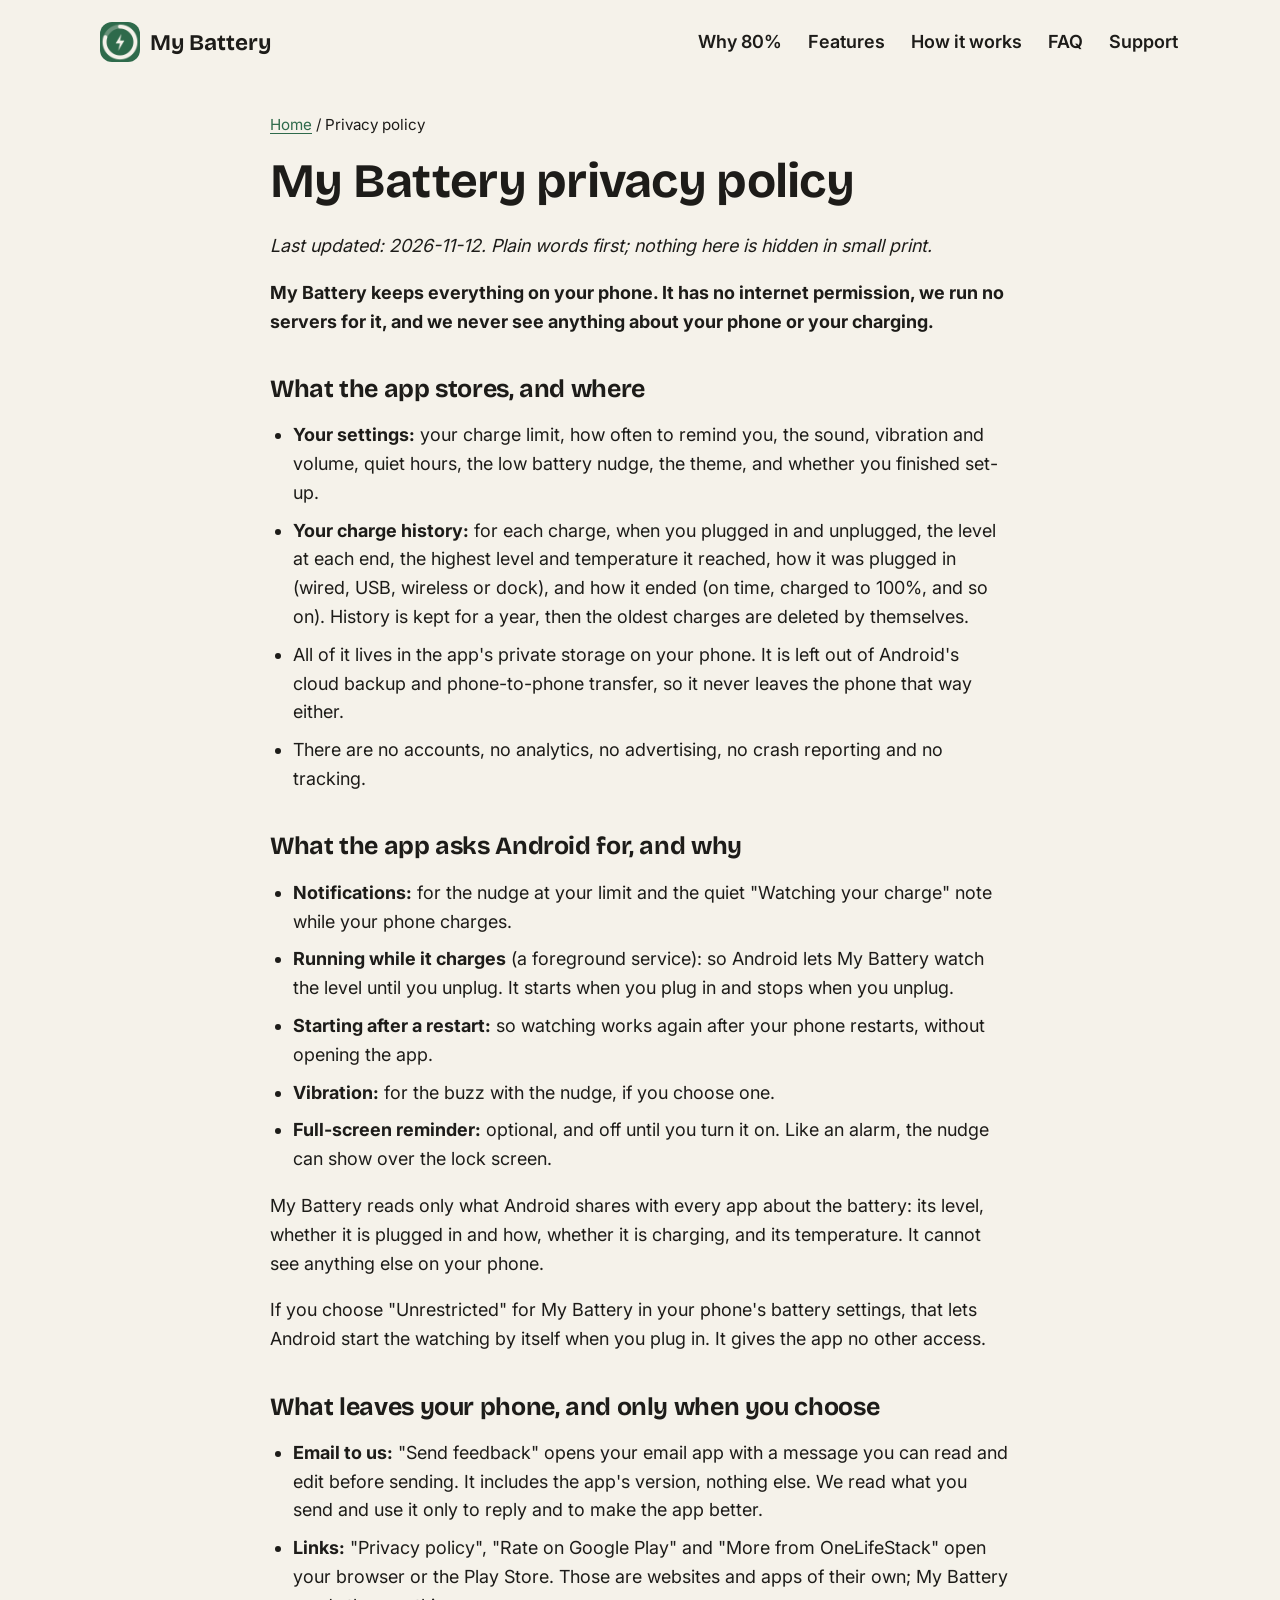
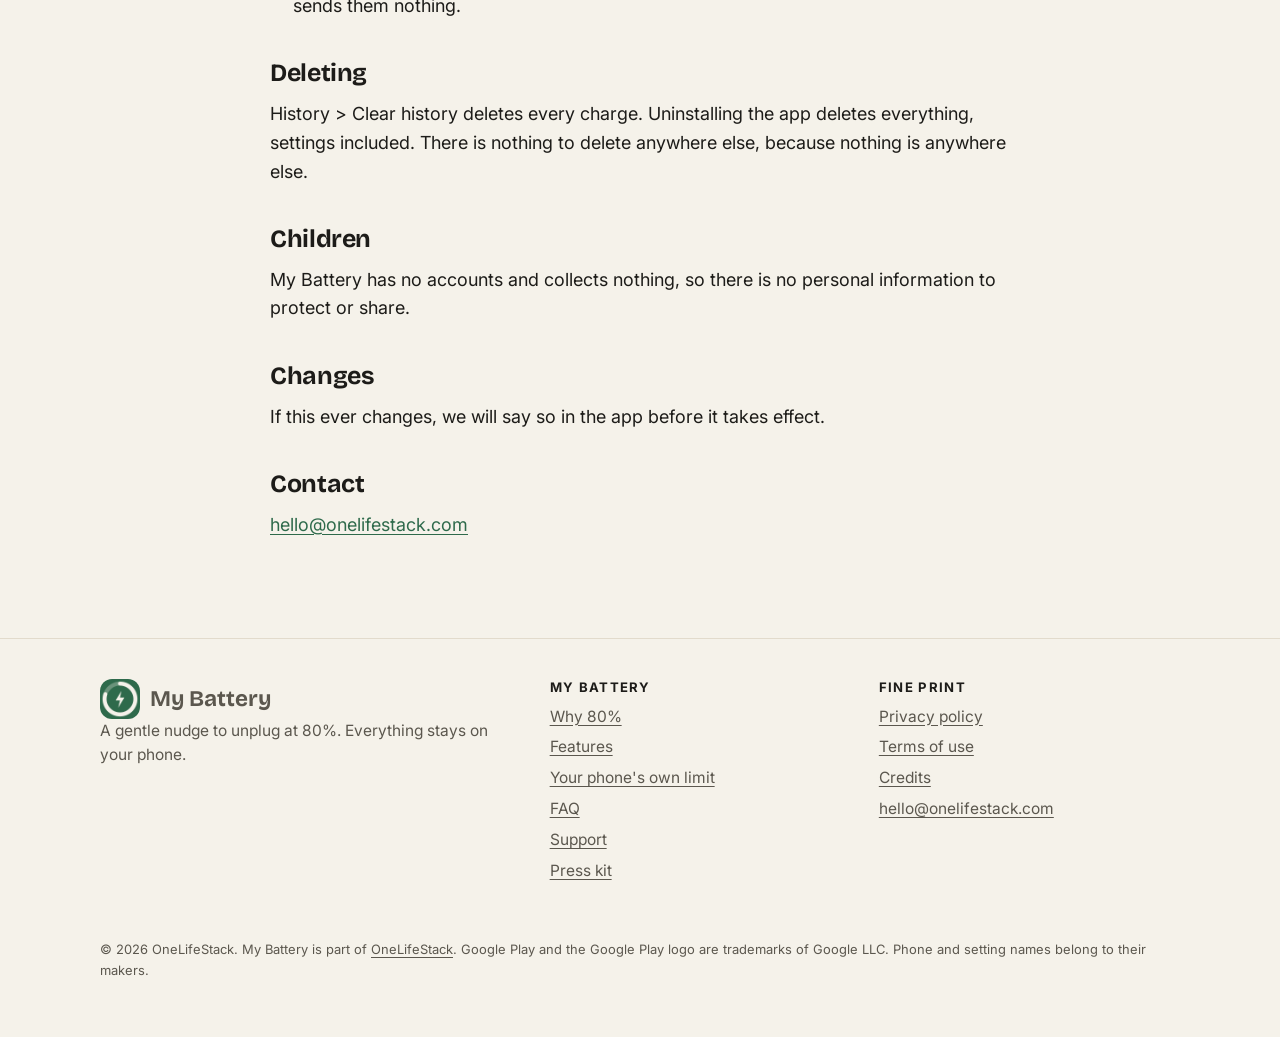
==== privacy/index.html @ e3a63ae4 "Publish site from onelifestack-my-battery dc1c6b2 Co-Authored-By: Claude Opus 5.5 <noreply@anthropic" ====
<!doctype html>
<html lang="en"><head><meta charset="utf-8">
<meta name="viewport" content="width=device-width, initial-scale=1">
<title>Privacy policy | My Battery</title>
<meta name="description" content="My Battery keeps everything on your phone and has no internet permission. The privacy policy in plain words.">
<meta name="theme-color" content="#F5F2EA" media="(prefers-color-scheme: light)"><meta name="theme-color" content="#151714" media="(prefers-color-scheme: dark)">
<meta http-equiv="Content-Security-Policy" content="default-src 'self'; script-src 'self'; img-src 'self' data:; style-src 'self' 'unsafe-inline'; font-src 'self'; base-uri 'self'; form-action 'none'">
<link rel="canonical" href="https://mybattery.onelifestack.com/privacy/">
<link rel="icon" href="/assets/icon-32.png" sizes="32x32" type="image/png"><link rel="apple-touch-icon" href="/assets/icon-180.png">
<link rel="manifest" href="/site.webmanifest">
<link rel="preload" href="/assets/fonts/inter-var.woff2" as="font" type="font/woff2" crossorigin><link rel="preload" href="/assets/fonts/bricolage-700.woff2" as="font" type="font/woff2" crossorigin>
<meta property="og:type" content="website"><meta property="og:site_name" content="My Battery"><meta property="og:title" content="Privacy policy | My Battery">
<meta property="og:description" content="My Battery keeps everything on your phone and has no internet permission. The privacy policy in plain words."><meta property="og:url" content="https://mybattery.onelifestack.com/privacy/"><meta property="og:image" content="https://mybattery.onelifestack.com/assets/og.png">
<meta name="twitter:card" content="summary_large_image">
<link rel="stylesheet" href="/assets/site.css?v=2a37914c">
<script src="/assets/site.js?v=2a37914c" defer></script>
</head><body>
<a class="skip" href="#main">Skip to content</a>
<header class="site"><div class="wrap"><a class="brand" href="/"><img src="/assets/icon-180.png" width="40" height="40" alt="">My Battery</a>
<nav class="main" aria-label="Main"><a href="/#why">Why 80%</a><a href="/#features">Features</a><a href="/#how">How it works</a><a href="/#faq">FAQ</a><a href="/support/">Support</a></nav></div></header>
<main id="main">
<div class="article"><div class="wrap"><p class="crumbs"><a href="/">Home</a> / Privacy policy</p><h1>My Battery privacy policy</h1>
<p><em>Last updated: 2026-11-12. Plain words first; nothing here is hidden in small print.</em></p>
<p><strong>My Battery keeps everything on your phone. It has no internet permission, we run no servers for it, and we never see anything about your phone or your charging.</strong></p>
<h2>What the app stores, and where</h2>
<ul><li><strong>Your settings:</strong> your charge limit, how often to remind you, the sound, vibration and volume, quiet hours, the low battery nudge, the theme, and whether you finished set-up.</li><li><strong>Your charge history:</strong> for each charge, when you plugged in and unplugged, the level at each end, the highest level and temperature it reached, how it was plugged in (wired, USB, wireless or dock), and how it ended (on time, charged to 100%, and so on). History is kept for a year, then the oldest charges are deleted by themselves.</li><li>All of it lives in the app's private storage on your phone. It is left out of Android's cloud backup and phone-to-phone transfer, so it never leaves the phone that way either.</li><li>There are no accounts, no analytics, no advertising, no crash reporting and no tracking.</li></ul>
<h2>What the app asks Android for, and why</h2>
<ul><li><strong>Notifications:</strong> for the nudge at your limit and the quiet "Watching your charge" note while your phone charges.</li><li><strong>Running while it charges</strong> (a foreground service): so Android lets My Battery watch the level until you unplug. It starts when you plug in and stops when you unplug.</li><li><strong>Starting after a restart:</strong> so watching works again after your phone restarts, without opening the app.</li><li><strong>Vibration:</strong> for the buzz with the nudge, if you choose one.</li><li><strong>Full-screen reminder:</strong> optional, and off until you turn it on. Like an alarm, the nudge can show over the lock screen.</li></ul>
<p>My Battery reads only what Android shares with every app about the battery: its level, whether it is plugged in and how, whether it is charging, and its temperature. It cannot see anything else on your phone.</p>
<p>If you choose "Unrestricted" for My Battery in your phone's battery settings, that lets Android start the watching by itself when you plug in. It gives the app no other access.</p>
<h2>What leaves your phone, and only when you choose</h2>
<ul><li><strong>Email to us:</strong> "Send feedback" opens your email app with a message you can read and edit before sending. It includes the app's version, nothing else. We read what you send and use it only to reply and to make the app better.</li><li><strong>Links:</strong> "Privacy policy", "Rate on Google Play" and "More from OneLifeStack" open your browser or the Play Store. Those are websites and apps of their own; My Battery sends them nothing.</li></ul>
<h2>Deleting</h2>
<p>History &gt; Clear history deletes every charge. Uninstalling the app deletes everything, settings included. There is nothing to delete anywhere else, because nothing is anywhere else.</p>
<h2>Children</h2>
<p>My Battery has no accounts and collects nothing, so there is no personal information to protect or share.</p>
<h2>Changes</h2>
<p>If this ever changes, we will say so in the app before it takes effect.</p>
<h2>Contact</h2>
<p><a href="mailto:hello@onelifestack.com">hello@onelifestack.com</a></p></div></div>
</main>
<footer class="site"><div class="wrap">
<div><a class="brand" href="/"><img src="/assets/icon-180.png" width="40" height="40" alt="">My Battery</a>
<p>A gentle nudge to unplug at 80%. Everything stays on your phone.</p></div>
<div><h2>My Battery</h2><ul><li><a href="/#why">Why 80%</a></li><li><a href="/#features">Features</a></li><li><a href="/#limit">Your phone's own limit</a></li><li><a href="/#faq">FAQ</a></li><li><a href="/support/">Support</a></li><li><a href="/press/">Press kit</a></li></ul></div>
<div><h2>Fine print</h2><ul><li><a href="/privacy/">Privacy policy</a></li><li><a href="/terms/">Terms of use</a></li><li><a href="/credits/">Credits</a></li><li><a href="mailto:hello@onelifestack.com">hello@onelifestack.com</a></li></ul></div>
<small>© 2026 OneLifeStack. My Battery is part of <a href="https://onelifestack.com">OneLifeStack</a>. Google Play and the Google Play logo are trademarks of Google LLC. Phone and setting names belong to their makers.</small>
</div></footer></body></html>
---- assets/site.css ----
/* My Battery site. Tokens are the app's (OlsPalettes.Battery / BatteryDark in onelifestack-native-ui); keep them in step. */
@font-face { font-family: Inter; font-weight: 400 800; font-display: swap; src: url(/assets/fonts/inter-var.woff2) format("woff2"); }
@font-face { font-family: Bricolage; font-weight: 600; font-display: swap; src: url(/assets/fonts/bricolage-600.woff2) format("woff2"); }
@font-face { font-family: Bricolage; font-weight: 700; font-display: swap; src: url(/assets/fonts/bricolage-700.woff2) format("woff2"); }

:root {
  --bg: #F5F2EA; --surface: #FFFFFF; --outline: #E2DBCC; --ink: #1D1C19; --muted: #5B574E;
  --primary: #2E6A4B; --on-primary: #FFFFFF; --tint: #E4EFE6; --sand: #F8E6D3; --clay: #A84E0C; --on-clay: #FFFFFF;
  --link: #2E6A4B; --promise-bg: #2E6A4B; --promise-ink: #E4EFE6; --phone: #151714;
  --shadow: 0 18px 40px rgba(29, 28, 25, .14);
  --radius: 20px; --pill: 999px; --maxw: 1120px;
}
@media (prefers-color-scheme: dark) {
  :root {
    --bg: #151714; --surface: #1E211D; --outline: #33382F; --ink: #EEEBE3; --muted: #B5B0A4;
    --primary: #8CC7A3; --on-primary: #0F2A1B; --tint: #23382B; --sand: #3A2716; --link: #8CC7A3;
    --promise-bg: #8CC7A3; --promise-ink: #0F2A1B; --phone: #000000; --shadow: 0 18px 40px rgba(0, 0, 0, .5);
  }
}

*, *::before, *::after { box-sizing: border-box; }
html { scroll-behavior: smooth; -webkit-text-size-adjust: 100%; }
body { margin: 0; background: var(--bg); color: var(--ink); font: 400 18px/1.6 Inter, system-ui, sans-serif; overflow-x: hidden; }
img { max-width: 100%; height: auto; }
h1, h2, h3 { font-family: Bricolage, Inter, system-ui, sans-serif; font-weight: 700; line-height: 1.1; margin: 0 0 .5em; letter-spacing: -.015em; }
h1 { font-size: clamp(2.3rem, 6vw, 3.9rem); }
h2 { font-size: clamp(1.75rem, 4vw, 2.5rem); }
h3 { font-size: 1.25rem; font-weight: 600; }
p { margin: 0 0 1em; }
a { color: var(--link); text-underline-offset: 3px; }
a:hover { text-decoration-thickness: 2px; }
:focus-visible { outline: 3px solid var(--primary); outline-offset: 3px; border-radius: 6px; }
.skip { position: absolute; left: -999px; top: 8px; background: var(--primary); color: var(--on-primary); padding: 10px 16px; border-radius: var(--pill); z-index: 10; }
.skip:focus { left: 8px; }
.wrap { max-width: var(--maxw); margin: 0 auto; padding: 0 20px; }
.wrap.narrow { max-width: 820px; }
.eyebrow { font-weight: 700; font-size: .82rem; letter-spacing: .1em; text-transform: uppercase; color: var(--muted); margin-bottom: .7em; }
.note { font-size: .95rem; color: var(--muted); }
.after { margin-top: 22px; }

/* header */
header.site { padding: 18px 0; }
header.site .wrap { display: flex; flex-wrap: wrap; align-items: center; gap: 10px 28px; }
.brand { display: flex; align-items: center; gap: 10px; font: 700 1.4rem Bricolage, sans-serif; color: var(--ink); text-decoration: none; }
.brand img { width: 40px; height: 40px; border-radius: 12px; }
nav.main { display: flex; flex-wrap: wrap; gap: 4px 22px; margin-left: auto; }
nav.main a { color: var(--ink); font-weight: 600; text-decoration: none; padding: 10px 2px; }
nav.main a:hover, nav.main a[aria-current="page"] { text-decoration: underline; text-decoration-thickness: 2px; text-underline-offset: 6px; }

/* buttons */
.btn { display: inline-flex; align-items: center; justify-content: center; gap: 10px; min-height: 56px; padding: 0 28px; border-radius: var(--pill); font: 700 1.02rem Inter, sans-serif; text-decoration: none; border: 2px solid transparent; }
.btn.primary { background: var(--primary); color: var(--on-primary); }
.btn.ghost { background: transparent; color: var(--ink); border-color: var(--outline); }
.btn.ghost:hover { border-color: var(--ink); }
.btn[aria-disabled="true"] { background: var(--outline); color: var(--ink); }
.cta-row { display: flex; flex-wrap: wrap; gap: 14px; margin: 28px 0 8px; }

/* hero */
.hero { padding: 36px 0 72px; }
.hero .wrap { display: grid; grid-template-columns: 1.1fr .9fr; gap: 48px; align-items: center; }
.hero p.lead { font-size: 1.25rem; color: var(--muted); max-width: 32em; }
.hero-art { position: relative; display: grid; place-items: center; min-height: 560px; }
.phone { position: relative; width: min(290px, 72vw); border-radius: 40px; background: var(--phone); padding: 9px; box-shadow: var(--shadow); }
.phone img { display: block; width: 100%; border-radius: 32px; }
.nudge { position: absolute; left: -24px; top: 44px; width: min(300px, 78vw); background: var(--surface); color: var(--ink); border: 1px solid var(--outline); border-radius: 22px; padding: 14px 16px; box-shadow: var(--shadow); display: grid; gap: 2px; font-size: .92rem; z-index: 2; }
.nudge-top { display: flex; align-items: center; gap: 8px; color: var(--muted); font-size: .8rem; margin-bottom: 4px; }
.nudge-top img { border-radius: 6px; }
.nudge span { color: var(--muted); }
.nudge-btns { display: grid; grid-template-columns: 1fr 1fr; gap: 8px; margin-top: 10px; }
.nudge-btns span { border: 1px solid var(--outline); border-radius: var(--pill); padding: 6px 4px; text-align: center; font-weight: 700; color: var(--ink); font-size: .82rem; }

/* promise strip */
.promise { background: var(--promise-bg); color: var(--promise-ink); padding: 20px 0; }
.promise ul { list-style: none; margin: 0; padding: 0; display: flex; flex-wrap: wrap; justify-content: space-between; gap: 8px 26px; font-weight: 700; }
.promise li::before { content: "✓"; margin-right: 8px; }

/* sections */
section { padding: 72px 0; }
section.tint { background: var(--tint); }
.section-head { max-width: 42em; margin-bottom: 34px; }
.section-head p { color: var(--muted); font-size: 1.12rem; }
.grid { display: grid; gap: 18px; grid-template-columns: repeat(auto-fit, minmax(min(300px, 100%), 1fr)); }
.tile { border-radius: var(--radius); padding: 26px; color: var(--ink); border: 1px solid var(--outline); }
.tile.mint { background: var(--surface); } .tile.sand { background: var(--sand); } .tile.plain { background: var(--bg); }
.tile h3 { margin-bottom: .35em; }
.tile p { margin: 0; color: var(--muted); }
.panel { background: var(--surface); border: 1px solid var(--outline); border-radius: var(--radius); padding: 26px; }
.two { display: grid; gap: 40px; grid-template-columns: 1fr 1fr; align-items: start; }
.keep, .never, .makers { list-style: none; padding: 0; margin: 0; }
.keep li, .never li { padding: 8px 0 8px 32px; position: relative; }
.keep li::before { content: "✓"; position: absolute; left: 0; color: var(--primary); font-weight: 800; }
.never li::before { content: "✕"; position: absolute; left: 0; color: var(--muted); font-weight: 800; }
.makers li { padding: 10px 0; border-top: 1px solid var(--outline); }
.makers li:first-child { border-top: 0; padding-top: 0; }
.steps { counter-reset: s; display: grid; gap: 18px; grid-template-columns: repeat(auto-fit, minmax(min(250px, 100%), 1fr)); list-style: none; padding: 0; margin: 0; }
.steps li { counter-increment: s; background: var(--surface); border: 1px solid var(--outline); border-radius: var(--radius); padding: 26px; }
.steps li::before { content: counter(s); display: grid; place-items: center; width: 44px; height: 44px; border-radius: 50%; background: var(--primary); color: var(--on-primary); font: 700 1.25rem Bricolage, sans-serif; margin-bottom: 14px; }
.steps p { color: var(--muted); margin: 0; }
.gallery { display: grid; gap: 28px 18px; grid-template-columns: repeat(auto-fit, minmax(150px, 1fr)); }
.gallery figure { margin: 0; }
.gallery .phone { width: 100%; padding: 7px; border-radius: 30px; }
.gallery .phone img { border-radius: 24px; }
.gallery figcaption { margin-top: 12px; font-weight: 700; text-align: center; }

/* faq */
details { background: var(--surface); border: 1px solid var(--outline); border-radius: 18px; padding: 4px 22px; margin-bottom: 12px; }
summary { cursor: pointer; font-weight: 700; padding: 16px 0; }
details p { color: var(--muted); }
details[open] { border-color: var(--primary); }

/* article pages (privacy, terms, ...) */
.article { padding: 28px 0 80px; }
.article .wrap { max-width: 780px; }
.article h1 { font-size: clamp(2rem, 5vw, 3rem); }
.article h2 { font-size: 1.55rem; margin-top: 1.6em; }
.article h2.flush { margin-top: 0; }
.article ul, .article ol { padding-left: 1.3em; }
.article li { margin-bottom: .5em; }
.crumbs { font-size: .95rem; margin-bottom: 18px; }
figure.flush { margin: 0; }
.press-grid { display: grid; gap: 20px; grid-template-columns: repeat(auto-fit, minmax(200px, 1fr)); }
.press-icon { border-radius: 22px; }
.swatches { display: flex; flex-wrap: wrap; gap: 12px; }
.swatch { width: 120px; }
.swatch span { display: block; height: 64px; border-radius: 16px; border: 1px solid var(--outline); margin-bottom: 6px; }
.swatch code { font-size: .85rem; }

footer.site { border-top: 1px solid var(--outline); padding: 40px 0 56px; color: var(--muted); font-size: .97rem; }
footer.site .wrap { display: grid; gap: 28px; grid-template-columns: 1.4fr 1fr 1fr; }
footer.site h2 { font: 700 .82rem Inter, sans-serif; letter-spacing: .1em; text-transform: uppercase; color: var(--ink); margin: 0 0 10px; }
footer.site ul { list-style: none; margin: 0; padding: 0; }
footer.site li { margin-bottom: 6px; }
footer.site a { color: var(--muted); }
footer.site small { display: block; margin-top: 22px; grid-column: 1 / -1; }

/* how it works: on wide screens the phone follows the step in view */
.how-phone { display: none; }
.shots { position: relative; aspect-ratio: 1080 / 2160; border-radius: 32px; overflow: hidden; }
.shots img { position: absolute; inset: 0; width: 100%; height: 100%; border-radius: 0; opacity: 0; transition: opacity .5s ease; }
.shots img.on { opacity: 1; }
@media (min-width: 861px) {
  .js .how { display: grid; grid-template-columns: 1fr 320px; gap: 56px; align-items: start; }
  .js .how .steps { grid-template-columns: 1fr; gap: 24px; }
  .js .how .steps li { min-height: 44vh; display: flex; flex-direction: column; justify-content: center; opacity: .55; transition: opacity .4s ease, transform .4s ease; }
  .js .how .steps li.active { opacity: 1; transform: translateX(8px); }
  .js .how-phone { display: block; position: sticky; top: 14vh; }
  .js .how-phone .phone { width: 100%; }
}

@media (max-width: 860px) {
  .hero .wrap, .two, footer.site .wrap { grid-template-columns: 1fr; }
  .hero-art { min-height: 0; padding-top: 70px; }
  .nudge { left: 0; top: 0; }
  nav.main { margin-left: 0; width: 100%; }
  section { padding: 52px 0; }
}

/* motion, only when welcome */
@keyframes rise { from { opacity: 0; transform: translateY(18px); } }
@keyframes float { 50% { transform: translateY(-10px); } }
@keyframes pop { 0%, 8% { opacity: 0; transform: translateY(-14px) scale(.96); } 14%, 78% { opacity: 1; transform: none; } 86%, 100% { opacity: 0; transform: translateY(-14px) scale(.96); } }
@media (prefers-reduced-motion: no-preference) {
  .hero .wrap > div:first-child > * { animation: rise .8s cubic-bezier(.2, .7, .2, 1) both; }
  .hero .wrap > div:first-child > :nth-child(2) { animation-delay: .08s; } .hero .wrap > div:first-child > :nth-child(3) { animation-delay: .16s; }
  .hero .wrap > div:first-child > :nth-child(4) { animation-delay: .24s; } .hero .wrap > div:first-child > :nth-child(5) { animation-delay: .32s; }
  .float { animation: float 7s ease-in-out infinite; }
  .nudge { animation: pop 8s ease-in-out infinite both; animation-delay: 1.2s; }
  .paused .float, .paused .nudge, .hero-art.off .float, .hero-art.off .nudge { animation-play-state: paused; }
  .motion .reveal { opacity: 0; translate: 0 24px; transition: opacity .7s ease, translate .7s cubic-bezier(.2, .7, .2, 1); transition-delay: calc(var(--i, 0) * 80ms); }
  .motion .reveal.in { opacity: 1; translate: none; }
  .btn { transition: transform .2s ease, border-color .2s ease; }
  .btn:not([aria-disabled="true"]):hover { transform: translateY(-2px); }
  .tile, .panel { transition: transform .25s ease; }
  .tile:hover { transform: translateY(-4px); }
  .gallery .phone { transition: transform .3s ease; }
  .gallery figure:hover .phone { transform: translateY(-6px); }
}
@media (prefers-reduced-motion: reduce) { html { scroll-behavior: auto; } .shots img, .js .how .steps li { transition: none; } }
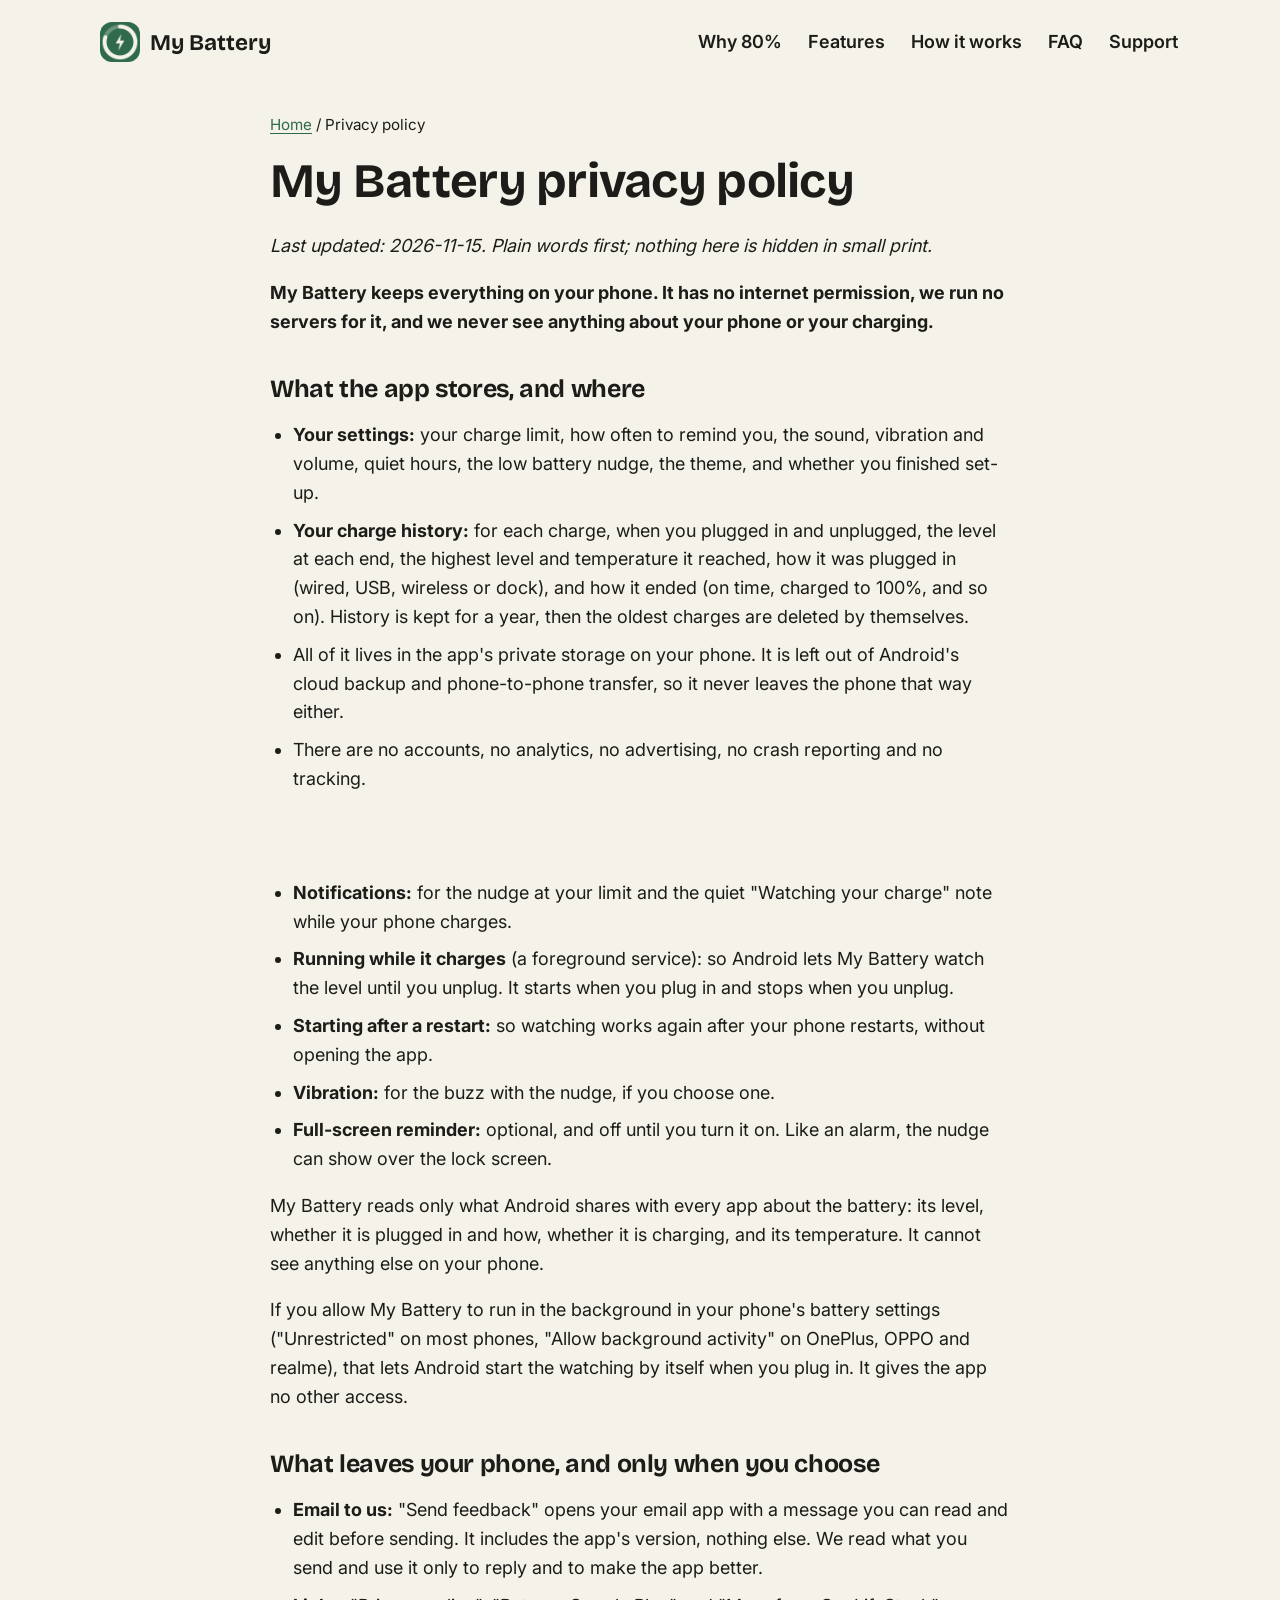
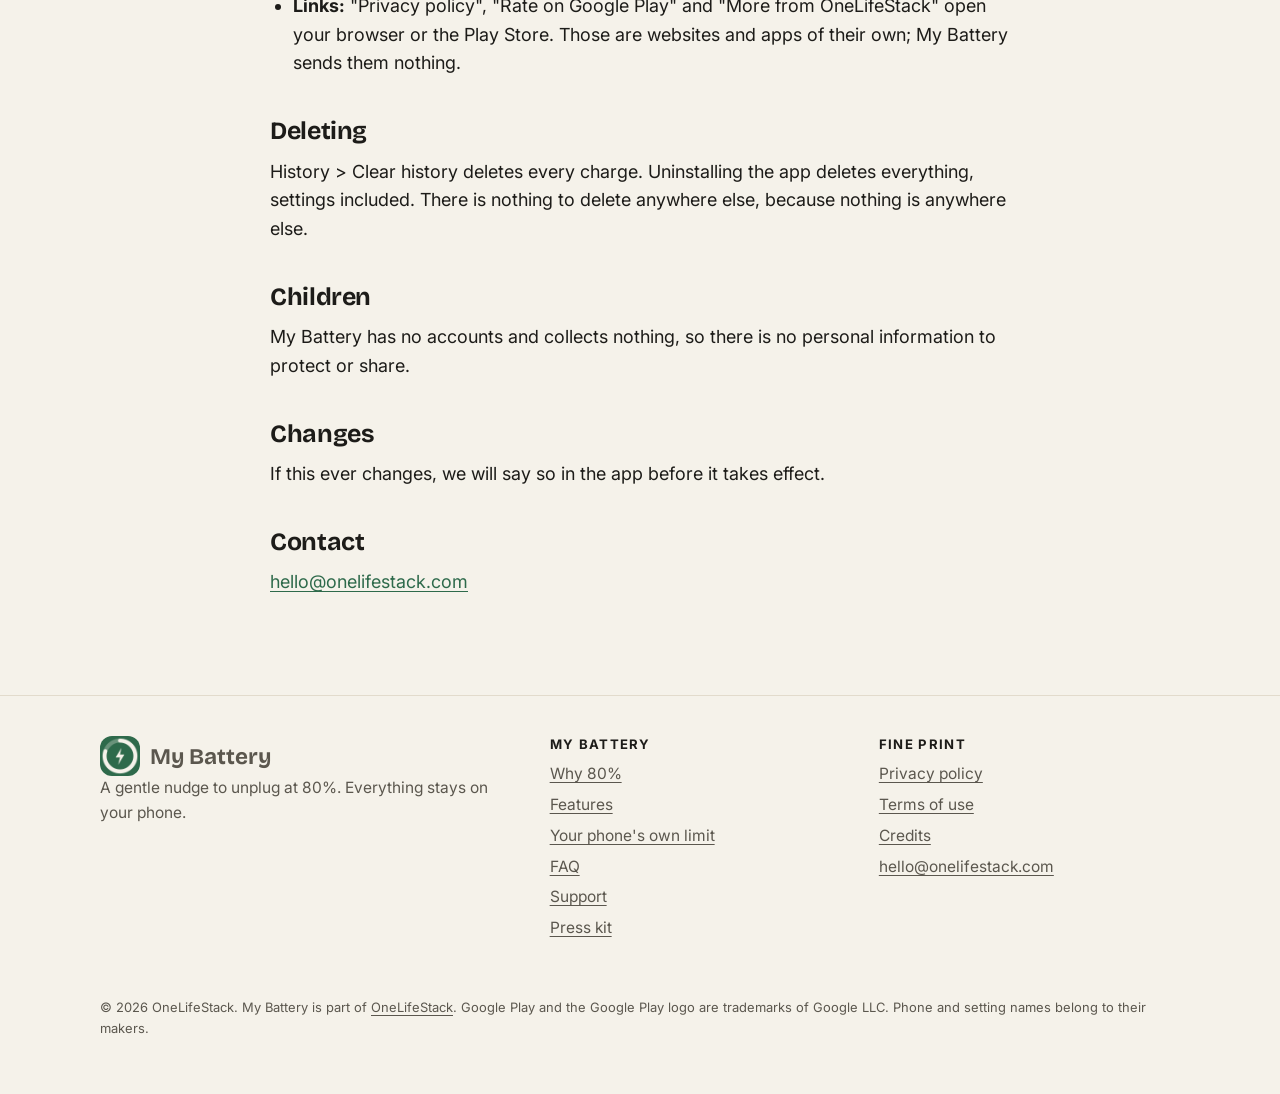
==== commit 7a310dd0: "Publish site from onelifestack-my-battery a096ec9 Co-Authored-By: Claude Opus 5.5 <noreply@anthropic" ====
--- a/privacy/index.html
+++ b/privacy/index.html
@@ -20,14 +20,14 @@
 <nav class="main" aria-label="Main"><a href="/#why">Why 80%</a><a href="/#features">Features</a><a href="/#how">How it works</a><a href="/#faq">FAQ</a><a href="/support/">Support</a></nav></div></header>
 <main id="main">
 <div class="article"><div class="wrap"><p class="crumbs"><a href="/">Home</a> / Privacy policy</p><h1>My Battery privacy policy</h1>
-<p><em>Last updated: 2026-11-12. Plain words first; nothing here is hidden in small print.</em></p>
+<p><em>Last updated: 2026-11-15. Plain words first; nothing here is hidden in small print.</em></p>
 <p><strong>My Battery keeps everything on your phone. It has no internet permission, we run no servers for it, and we never see anything about your phone or your charging.</strong></p>
 <h2>What the app stores, and where</h2>
 <ul><li><strong>Your settings:</strong> your charge limit, how often to remind you, the sound, vibration and volume, quiet hours, the low battery nudge, the theme, and whether you finished set-up.</li><li><strong>Your charge history:</strong> for each charge, when you plugged in and unplugged, the level at each end, the highest level and temperature it reached, how it was plugged in (wired, USB, wireless or dock), and how it ended (on time, charged to 100%, and so on). History is kept for a year, then the oldest charges are deleted by themselves.</li><li>All of it lives in the app's private storage on your phone. It is left out of Android's cloud backup and phone-to-phone transfer, so it never leaves the phone that way either.</li><li>There are no accounts, no analytics, no advertising, no crash reporting and no tracking.</li></ul>
 <h2>What the app asks Android for, and why</h2>
 <ul><li><strong>Notifications:</strong> for the nudge at your limit and the quiet "Watching your charge" note while your phone charges.</li><li><strong>Running while it charges</strong> (a foreground service): so Android lets My Battery watch the level until you unplug. It starts when you plug in and stops when you unplug.</li><li><strong>Starting after a restart:</strong> so watching works again after your phone restarts, without opening the app.</li><li><strong>Vibration:</strong> for the buzz with the nudge, if you choose one.</li><li><strong>Full-screen reminder:</strong> optional, and off until you turn it on. Like an alarm, the nudge can show over the lock screen.</li></ul>
 <p>My Battery reads only what Android shares with every app about the battery: its level, whether it is plugged in and how, whether it is charging, and its temperature. It cannot see anything else on your phone.</p>
-<p>If you choose "Unrestricted" for My Battery in your phone's battery settings, that lets Android start the watching by itself when you plug in. It gives the app no other access.</p>
+<p>If you allow My Battery to run in the background in your phone's battery settings ("Unrestricted" on most phones, "Allow background activity" on OnePlus, OPPO and realme), that lets Android start the watching by itself when you plug in. It gives the app no other access.</p>
 <h2>What leaves your phone, and only when you choose</h2>
 <ul><li><strong>Email to us:</strong> "Send feedback" opens your email app with a message you can read and edit before sending. It includes the app's version, nothing else. We read what you send and use it only to reply and to make the app better.</li><li><strong>Links:</strong> "Privacy policy", "Rate on Google Play" and "More from OneLifeStack" open your browser or the Play Store. Those are websites and apps of their own; My Battery sends them nothing.</li></ul>
 <h2>Deleting</h2>
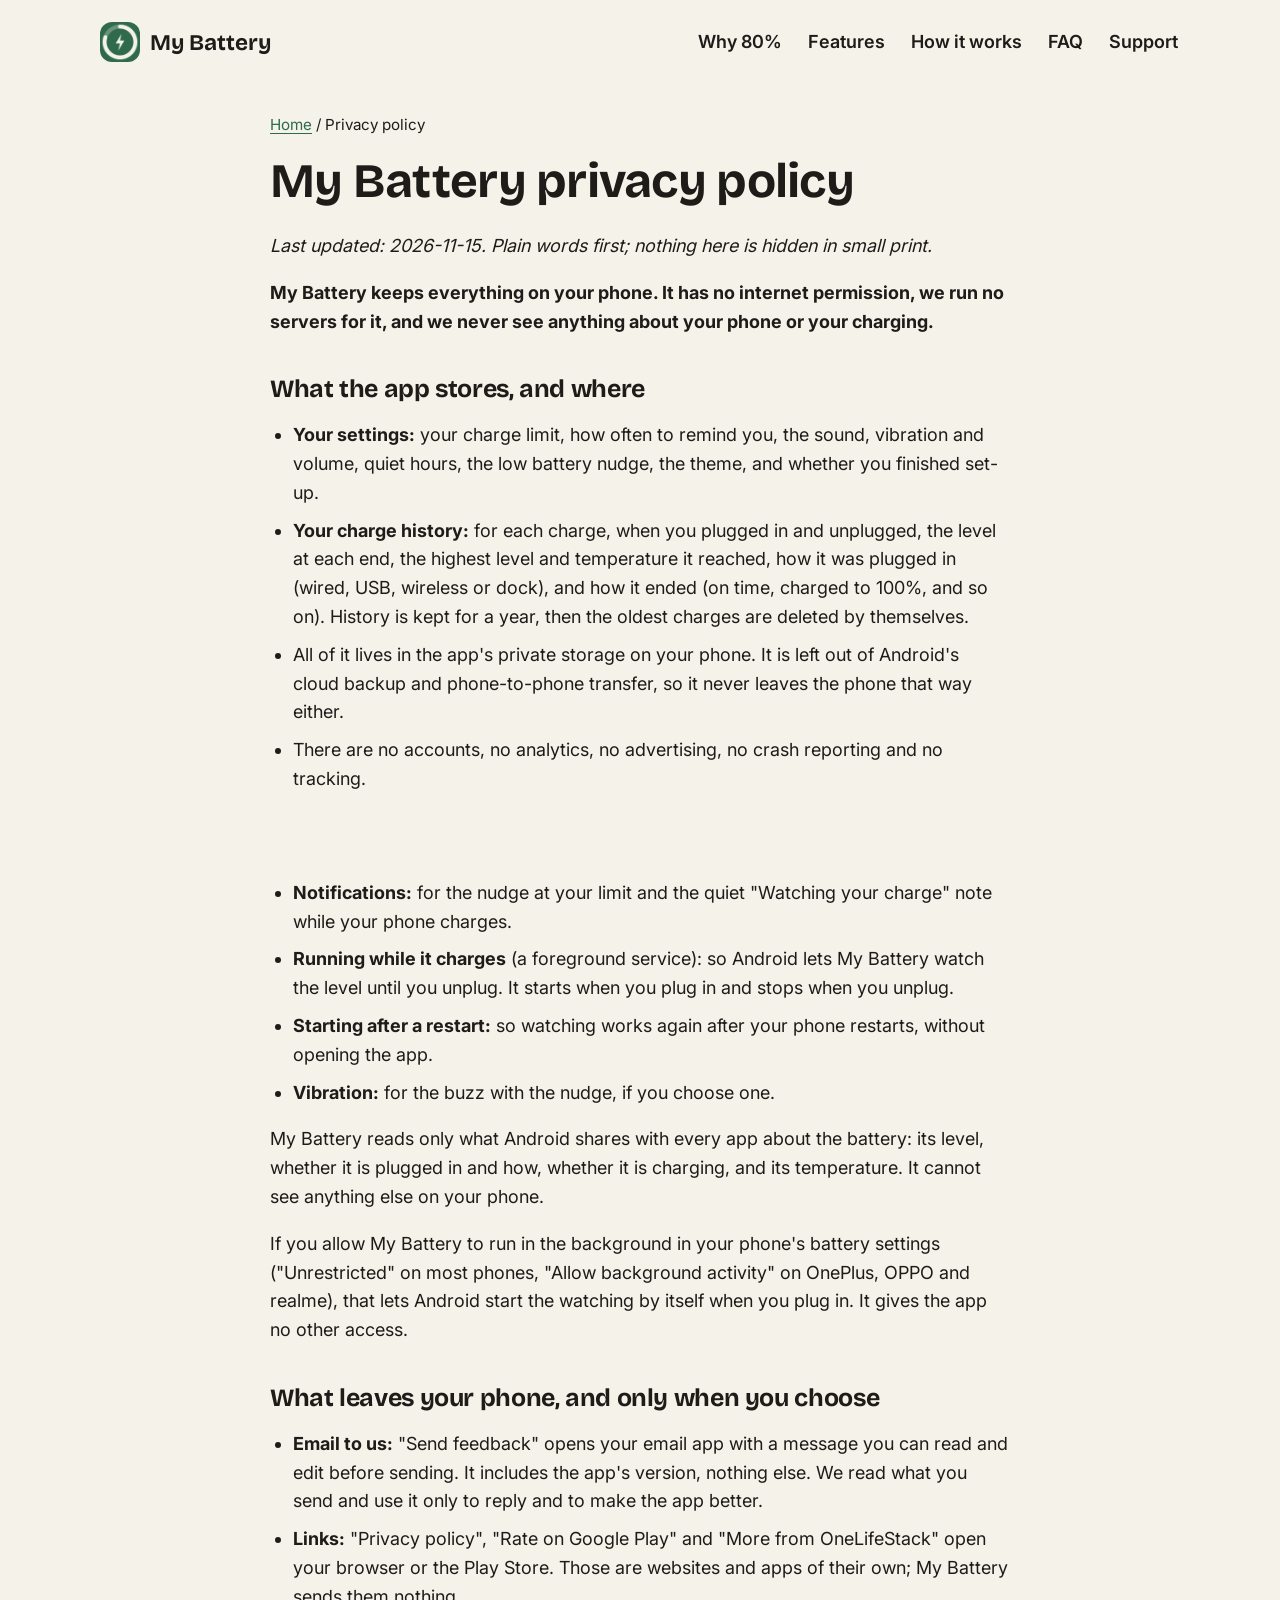
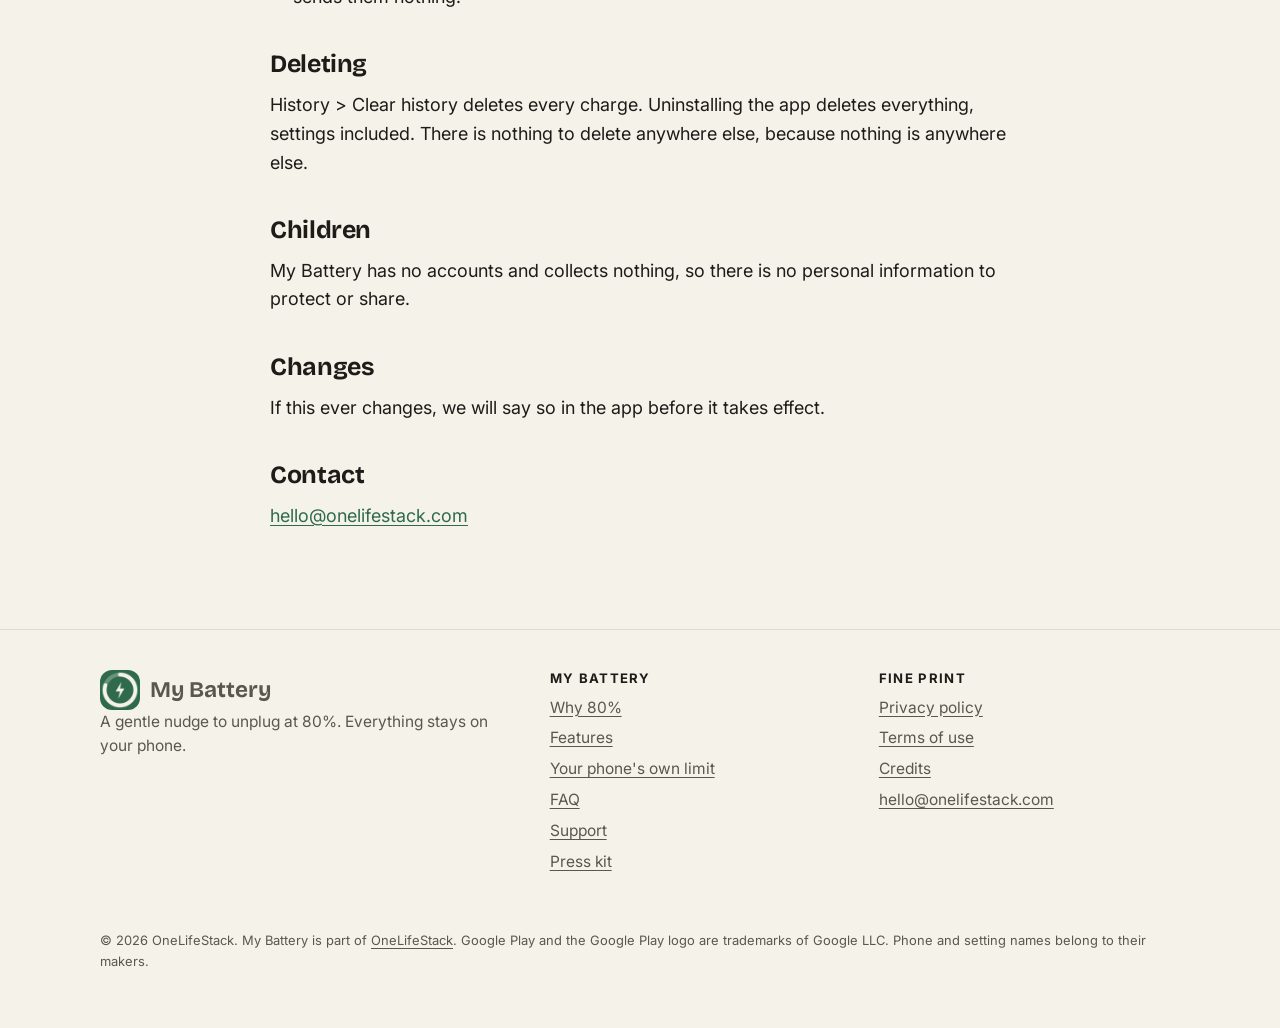
==== commit f1565982: "Publish site from onelifestack-my-battery 828574e Co-Authored-By: Claude Opus 5.5 <noreply@anthropic" ====
--- a/privacy/index.html
+++ b/privacy/index.html
@@ -25,7 +25,7 @@
 <h2>What the app stores, and where</h2>
 <ul><li><strong>Your settings:</strong> your charge limit, how often to remind you, the sound, vibration and volume, quiet hours, the low battery nudge, the theme, and whether you finished set-up.</li><li><strong>Your charge history:</strong> for each charge, when you plugged in and unplugged, the level at each end, the highest level and temperature it reached, how it was plugged in (wired, USB, wireless or dock), and how it ended (on time, charged to 100%, and so on). History is kept for a year, then the oldest charges are deleted by themselves.</li><li>All of it lives in the app's private storage on your phone. It is left out of Android's cloud backup and phone-to-phone transfer, so it never leaves the phone that way either.</li><li>There are no accounts, no analytics, no advertising, no crash reporting and no tracking.</li></ul>
 <h2>What the app asks Android for, and why</h2>
-<ul><li><strong>Notifications:</strong> for the nudge at your limit and the quiet "Watching your charge" note while your phone charges.</li><li><strong>Running while it charges</strong> (a foreground service): so Android lets My Battery watch the level until you unplug. It starts when you plug in and stops when you unplug.</li><li><strong>Starting after a restart:</strong> so watching works again after your phone restarts, without opening the app.</li><li><strong>Vibration:</strong> for the buzz with the nudge, if you choose one.</li><li><strong>Full-screen reminder:</strong> optional, and off until you turn it on. Like an alarm, the nudge can show over the lock screen.</li></ul>
+<ul><li><strong>Notifications:</strong> for the nudge at your limit and the quiet "Watching your charge" note while your phone charges.</li><li><strong>Running while it charges</strong> (a foreground service): so Android lets My Battery watch the level until you unplug. It starts when you plug in and stops when you unplug.</li><li><strong>Starting after a restart:</strong> so watching works again after your phone restarts, without opening the app.</li><li><strong>Vibration:</strong> for the buzz with the nudge, if you choose one.</li></ul>
 <p>My Battery reads only what Android shares with every app about the battery: its level, whether it is plugged in and how, whether it is charging, and its temperature. It cannot see anything else on your phone.</p>
 <p>If you allow My Battery to run in the background in your phone's battery settings ("Unrestricted" on most phones, "Allow background activity" on OnePlus, OPPO and realme), that lets Android start the watching by itself when you plug in. It gives the app no other access.</p>
 <h2>What leaves your phone, and only when you choose</h2>
